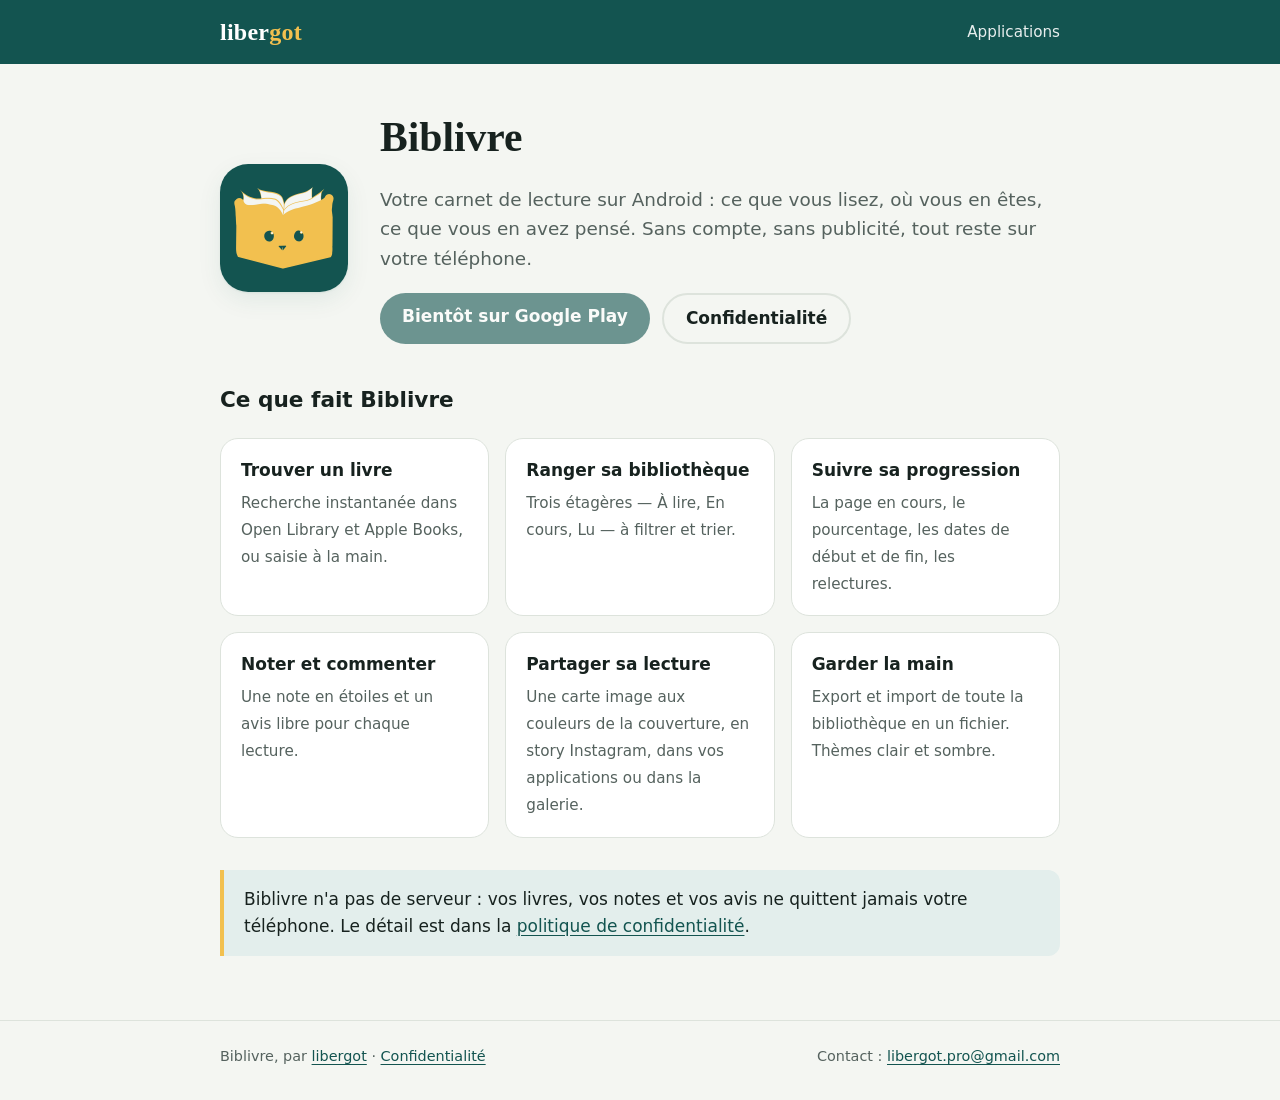
==== biblivre/index.html @ 31943736 "Crée le site des applications libergot Accueil, page de Biblivre et sa politique de confidentialité," ====
<!doctype html>
<html lang="fr">
<head>
  <meta charset="utf-8">
  <meta name="viewport" content="width=device-width, initial-scale=1">
  <title>Biblivre — suivi de lecture</title>
  <meta name="description" content="Biblivre, application Android gratuite pour suivre ses lectures : bibliothèque, progression, notes et cartes à partager. Sans compte, sans publicité, tout reste sur le téléphone.">
  <link rel="icon" href="/assets/img/biblivre-icon-180.png" type="image/png">
  <link rel="apple-touch-icon" href="/assets/img/biblivre-icon-180.png">
  <meta property="og:title" content="Biblivre — suivi de lecture">
  <meta property="og:description" content="Suivez vos lectures et partagez votre progression. Sans compte, sans publicité.">
  <meta property="og:image" content="https://benjamingott.github.io/assets/img/biblivre-icon.png">
  <link rel="stylesheet" href="/assets/css/style.css">
</head>
<body>
  <header class="site-header">
    <div class="wrap">
      <a class="brand" href="/">liber<span>got</span></a>
      <nav aria-label="Navigation principale"><a href="/#applications">Applications</a></nav>
    </div>
  </header>

  <main>
    <div class="wrap">
      <div class="hero">
        <img class="app-icon" src="/assets/img/biblivre-icon.png" width="128" height="128" alt="Icône de Biblivre : un livre-hibou jaune sur fond vert">
        <div class="hero-text">
          <h1>Biblivre</h1>
          <p class="lead">
            Votre carnet de lecture sur Android : ce que vous lisez, où vous en êtes,
            ce que vous en avez pensé. Sans compte, sans publicité, tout reste sur
            votre téléphone.
          </p>
          <div class="actions">
            <!-- Lien Google Play à ajouter à la publication de l'application. -->
            <a class="button" aria-disabled="true">Bientôt sur Google Play</a>
            <a class="button secondary" href="/biblivre/confidentialite/">Confidentialité</a>
          </div>
        </div>
      </div>

      <h2>Ce que fait Biblivre</h2>
      <ul class="features">
        <li>
          <strong>Trouver un livre</strong>
          <span>Recherche instantanée dans Open Library et Apple Books, ou saisie à la main.</span>
        </li>
        <li>
          <strong>Ranger sa bibliothèque</strong>
          <span>Trois étagères — À lire, En cours, Lu — à filtrer et trier.</span>
        </li>
        <li>
          <strong>Suivre sa progression</strong>
          <span>La page en cours, le pourcentage, les dates de début et de fin, les relectures.</span>
        </li>
        <li>
          <strong>Noter et commenter</strong>
          <span>Une note en étoiles et un avis libre pour chaque lecture.</span>
        </li>
        <li>
          <strong>Partager sa lecture</strong>
          <span>Une carte image aux couleurs de la couverture, en story Instagram, dans vos applications ou dans la galerie.</span>
        </li>
        <li>
          <strong>Garder la main</strong>
          <span>Export et import de toute la bibliothèque en un fichier. Thèmes clair et sombre.</span>
        </li>
      </ul>

      <p class="note">
        Biblivre n'a pas de serveur : vos livres, vos notes et vos avis ne quittent
        jamais votre téléphone. Le détail est dans la
        <a href="/biblivre/confidentialite/">politique de confidentialité</a>.
      </p>
    </div>
  </main>

  <footer class="site-footer">
    <div class="wrap">
      <span>Biblivre, par <a href="/">libergot</a> · <a href="/biblivre/confidentialite/">Confidentialité</a></span>
      <span>Contact : <a href="mailto:libergot.pro@gmail.com">libergot.pro@gmail.com</a></span>
    </div>
  </footer>
</body>
</html>
---- assets/css/style.css ----
/* Site de libergot : une feuille de style pour toutes les pages. */

:root {
  --paper: #f4f6f2;
  --surface: #ffffff;
  --ink: #17221f;
  --muted: #55625e;
  --line: #dde3dc;
  --green: #135450;
  --green-soft: #e3eeec;
  --yellow: #f2c04f;
  --link: #135450;
  --radius: 18px;
  --shadow: 0 1px 2px rgb(19 84 80 / 8%), 0 8px 24px rgb(19 84 80 / 8%);
  color-scheme: light;
}

@media (prefers-color-scheme: dark) {
  :root {
    --paper: #0f1a18;
    --surface: #16241f;
    --ink: #e8eeeb;
    --muted: #a3b2ad;
    --line: #263833;
    --green-soft: #1a2f2b;
    --link: #f2c04f;
    --shadow: none;
    color-scheme: dark;
  }
}

*,
*::before,
*::after {
  box-sizing: border-box;
}

html {
  -webkit-text-size-adjust: 100%;
}

body {
  margin: 0;
  background: var(--paper);
  color: var(--ink);
  font: 17px/1.6 system-ui, -apple-system, "Segoe UI", Roboto, sans-serif;
}

a {
  color: var(--link);
  text-underline-offset: 3px;
}

a:focus-visible,
.button:focus-visible {
  outline: 3px solid var(--yellow);
  outline-offset: 3px;
  border-radius: 6px;
}

img {
  max-width: 100%;
  height: auto;
}

.wrap {
  max-width: 880px;
  margin: 0 auto;
  padding: 0 20px;
}

.narrow {
  max-width: 720px;
}

/* En-tête et pied de page */

.site-header {
  background: var(--green);
  color: #fff;
}

.site-header .wrap {
  display: flex;
  align-items: center;
  justify-content: space-between;
  gap: 16px;
  min-height: 64px;
}

.brand {
  color: #fff;
  font-family: Georgia, "Times New Roman", serif;
  font-size: 1.5rem;
  font-weight: 700;
  letter-spacing: 0.01em;
  text-decoration: none;
}

.brand span {
  color: var(--yellow);
}

.site-header nav a {
  color: #fff;
  font-size: 0.95rem;
  text-decoration: none;
  opacity: 0.9;
}

.site-header nav a:hover {
  opacity: 1;
  text-decoration: underline;
}

main {
  padding: 48px 0 64px;
}

.site-footer {
  border-top: 1px solid var(--line);
  color: var(--muted);
  font-size: 0.9rem;
  padding: 24px 0 32px;
}

.site-footer .wrap {
  display: flex;
  flex-wrap: wrap;
  gap: 8px 24px;
  justify-content: space-between;
}

/* Typographie */

h1,
h2,
h3 {
  line-height: 1.25;
  margin: 0 0 0.5em;
}

h1 {
  font-family: Georgia, "Times New Roman", serif;
  font-size: clamp(2rem, 5vw, 2.6rem);
}

h2 {
  font-size: 1.35rem;
  margin-top: 2em;
}

h3 {
  font-size: 1.1rem;
}

.lead {
  color: var(--muted);
  font-size: 1.15rem;
  max-width: 38em;
}

.muted {
  color: var(--muted);
}

/* Cartes d'applications */

.apps {
  display: grid;
  gap: 20px;
  grid-template-columns: repeat(auto-fill, minmax(min(100%, 340px), 1fr));
  margin-top: 32px;
  padding: 0;
  list-style: none;
}

.app-card {
  display: flex;
  gap: 16px;
  align-items: center;
  background: var(--surface);
  border: 1px solid var(--line);
  border-radius: var(--radius);
  box-shadow: var(--shadow);
  color: inherit;
  padding: 20px;
  text-decoration: none;
  transition: transform 0.15s ease;
}

.app-card:hover {
  transform: translateY(-2px);
}

.app-card h3 {
  margin: 0 0 4px;
}

.app-card p {
  color: var(--muted);
  margin: 0;
  font-size: 0.95rem;
}

.app-icon {
  border-radius: 22%;
  flex: none;
}

/* Page d'une application */

.hero {
  display: flex;
  flex-wrap: wrap;
  gap: 24px 32px;
  align-items: center;
}

.hero .app-icon {
  box-shadow: var(--shadow);
}

.hero-text {
  flex: 1 1 320px;
}

.actions {
  display: flex;
  flex-wrap: wrap;
  gap: 12px;
  margin-top: 20px;
}

.button {
  display: inline-block;
  background: var(--green);
  border-radius: 999px;
  color: #fff;
  font-weight: 600;
  padding: 10px 22px;
  text-decoration: none;
}

.button.secondary {
  background: transparent;
  border: 2px solid var(--line);
  color: var(--ink);
}

.button[aria-disabled="true"] {
  opacity: 0.6;
  pointer-events: none;
}

.features {
  display: grid;
  gap: 16px;
  grid-template-columns: repeat(auto-fill, minmax(240px, 1fr));
  margin: 24px 0 0;
  padding: 0;
  list-style: none;
}

.features li {
  background: var(--surface);
  border: 1px solid var(--line);
  border-radius: var(--radius);
  padding: 18px 20px;
}

.features strong {
  display: block;
  margin-bottom: 4px;
}

.features span {
  color: var(--muted);
  font-size: 0.95rem;
}

.note {
  background: var(--green-soft);
  border-left: 4px solid var(--yellow);
  border-radius: 0 12px 12px 0;
  margin: 32px 0 0;
  padding: 16px 20px;
}

/* Textes longs (politique de confidentialité) */

.prose h2 {
  border-top: 1px solid var(--line);
  padding-top: 1.2em;
}

.prose li {
  margin-bottom: 0.4em;
}

.prose table {
  border-collapse: collapse;
  display: block;
  font-size: 0.95rem;
  margin: 1em 0;
  overflow-x: auto;
  width: 100%;
}

.prose th,
.prose td {
  border: 1px solid var(--line);
  padding: 8px 12px;
  text-align: left;
  vertical-align: top;
}

.prose th {
  background: var(--green-soft);
}

.breadcrumb {
  font-size: 0.9rem;
  margin-bottom: 16px;
}

@media (prefers-reduced-motion: reduce) {
  .app-card {
    transition: none;
  }
}
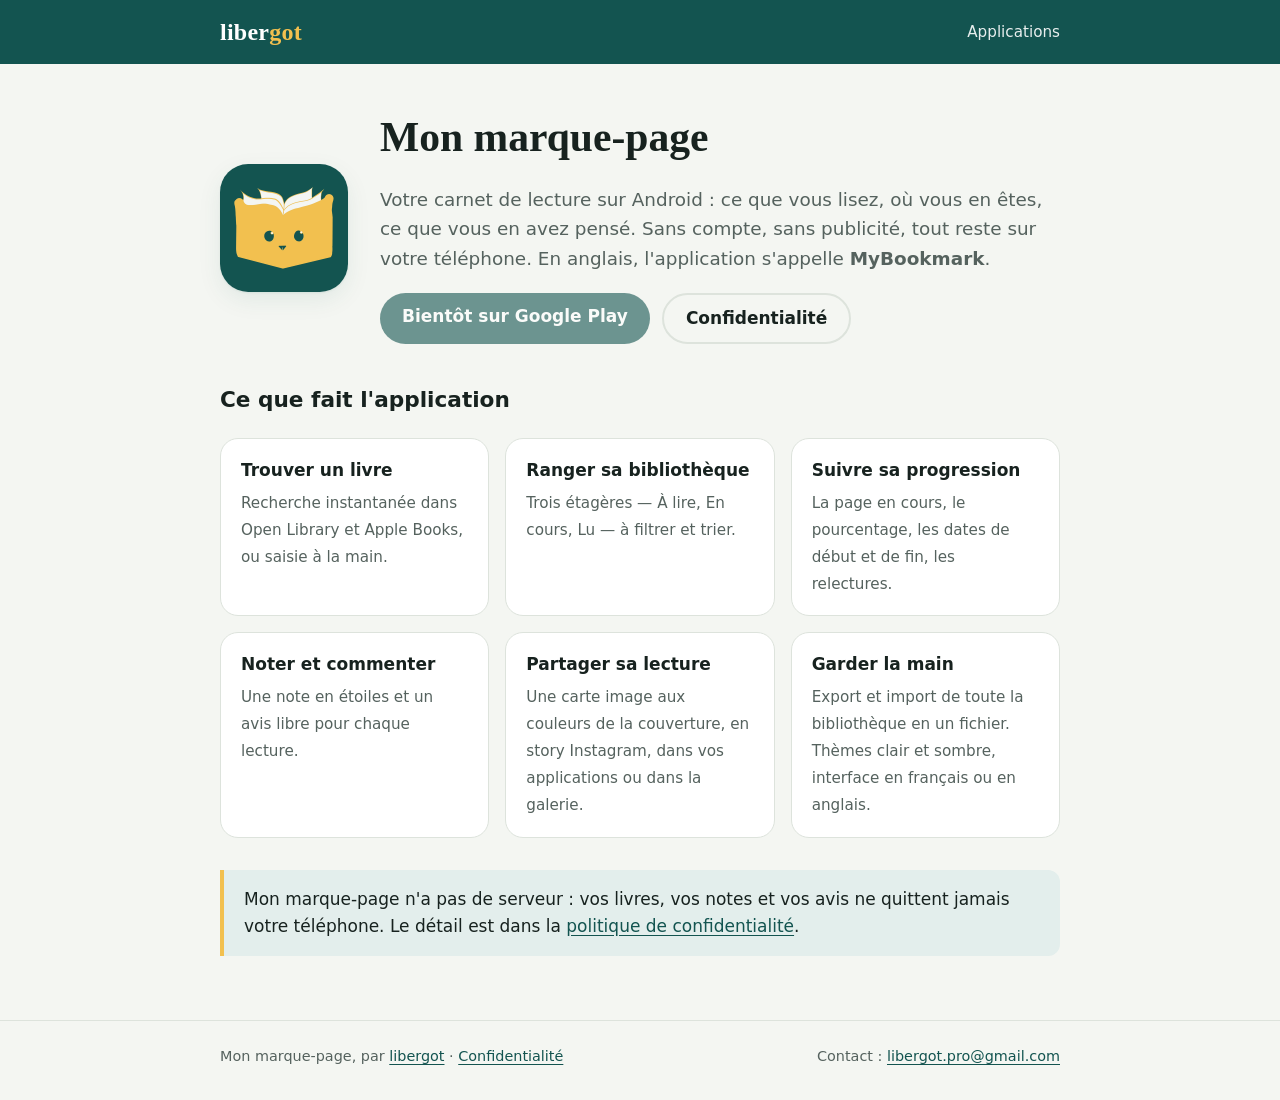
==== commit 4a1a1716: "Renomme Biblivre en Mon marque-page (MyBookmark) Les pages passent sous /mybookmark/ ; les anciennes" ====
--- a/biblivre/index.html
+++ b/biblivre/index.html
@@ -2,84 +2,14 @@
 <html lang="fr">
 <head>
   <meta charset="utf-8">
-  <meta name="viewport" content="width=device-width, initial-scale=1">
-  <title>Biblivre — suivi de lecture</title>
-  <meta name="description" content="Biblivre, application Android gratuite pour suivre ses lectures : bibliothèque, progression, notes et cartes à partager. Sans compte, sans publicité, tout reste sur le téléphone.">
-  <link rel="icon" href="/assets/img/biblivre-icon-180.png" type="image/png">
-  <link rel="apple-touch-icon" href="/assets/img/biblivre-icon-180.png">
-  <meta property="og:title" content="Biblivre — suivi de lecture">
-  <meta property="og:description" content="Suivez vos lectures et partagez votre progression. Sans compte, sans publicité.">
-  <meta property="og:image" content="https://benjamingott.github.io/assets/img/biblivre-icon.png">
-  <link rel="stylesheet" href="/assets/css/style.css">
+  <title>Page déplacée — Mon marque-page</title>
+  <!-- Biblivre s'appelle désormais Mon marque-page (MyBookmark) : l'ancienne
+       adresse, déjà donnée à Google et à Meta, renvoie vers la nouvelle. -->
+  <link rel="canonical" href="https://benjamingott.github.io/mybookmark/">
+  <meta http-equiv="refresh" content="0; url=/mybookmark/">
+  <meta name="robots" content="noindex">
 </head>
 <body>
-  <header class="site-header">
-    <div class="wrap">
-      <a class="brand" href="/">liber<span>got</span></a>
-      <nav aria-label="Navigation principale"><a href="/#applications">Applications</a></nav>
-    </div>
-  </header>
-
-  <main>
-    <div class="wrap">
-      <div class="hero">
-        <img class="app-icon" src="/assets/img/biblivre-icon.png" width="128" height="128" alt="Icône de Biblivre : un livre-hibou jaune sur fond vert">
-        <div class="hero-text">
-          <h1>Biblivre</h1>
-          <p class="lead">
-            Votre carnet de lecture sur Android : ce que vous lisez, où vous en êtes,
-            ce que vous en avez pensé. Sans compte, sans publicité, tout reste sur
-            votre téléphone.
-          </p>
-          <div class="actions">
-            <!-- Lien Google Play à ajouter à la publication de l'application. -->
-            <a class="button" aria-disabled="true">Bientôt sur Google Play</a>
-            <a class="button secondary" href="/biblivre/confidentialite/">Confidentialité</a>
-          </div>
-        </div>
-      </div>
-
-      <h2>Ce que fait Biblivre</h2>
-      <ul class="features">
-        <li>
-          <strong>Trouver un livre</strong>
-          <span>Recherche instantanée dans Open Library et Apple Books, ou saisie à la main.</span>
-        </li>
-        <li>
-          <strong>Ranger sa bibliothèque</strong>
-          <span>Trois étagères — À lire, En cours, Lu — à filtrer et trier.</span>
-        </li>
-        <li>
-          <strong>Suivre sa progression</strong>
-          <span>La page en cours, le pourcentage, les dates de début et de fin, les relectures.</span>
-        </li>
-        <li>
-          <strong>Noter et commenter</strong>
-          <span>Une note en étoiles et un avis libre pour chaque lecture.</span>
-        </li>
-        <li>
-          <strong>Partager sa lecture</strong>
-          <span>Une carte image aux couleurs de la couverture, en story Instagram, dans vos applications ou dans la galerie.</span>
-        </li>
-        <li>
-          <strong>Garder la main</strong>
-          <span>Export et import de toute la bibliothèque en un fichier. Thèmes clair et sombre.</span>
-        </li>
-      </ul>
-
-      <p class="note">
-        Biblivre n'a pas de serveur : vos livres, vos notes et vos avis ne quittent
-        jamais votre téléphone. Le détail est dans la
-        <a href="/biblivre/confidentialite/">politique de confidentialité</a>.
-      </p>
-    </div>
-  </main>
-
-  <footer class="site-footer">
-    <div class="wrap">
-      <span>Biblivre, par <a href="/">libergot</a> · <a href="/biblivre/confidentialite/">Confidentialité</a></span>
-      <span>Contact : <a href="mailto:libergot.pro@gmail.com">libergot.pro@gmail.com</a></span>
-    </div>
-  </footer>
+  <p>Cette page a déménagé : <a href="/mybookmark/">/mybookmark/</a>.</p>
 </body>
 </html>
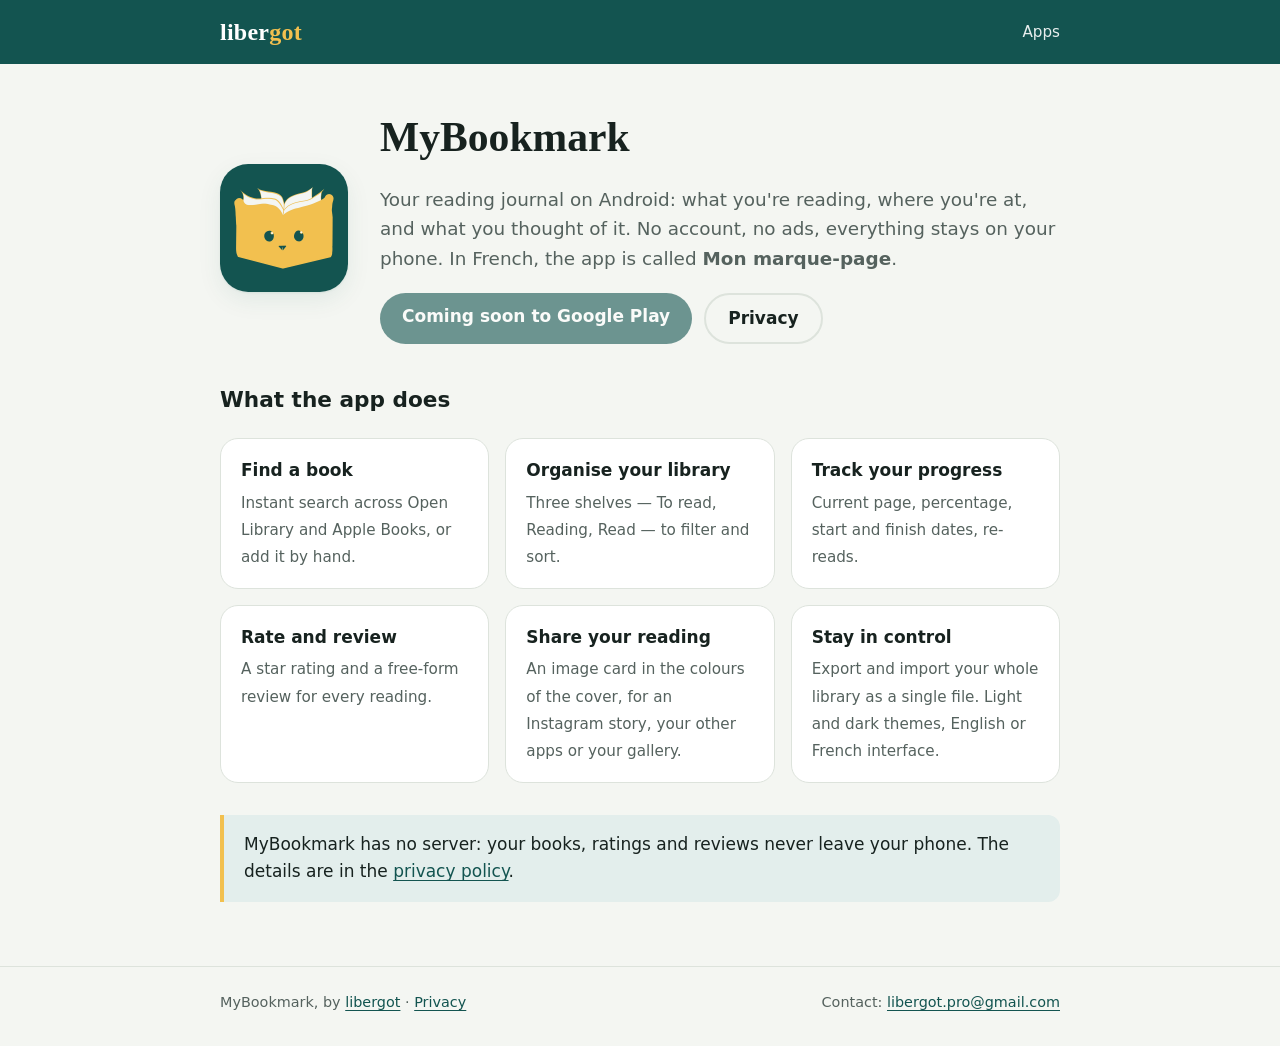
==== commit 7ba60281: "Translate the website into English Every page is now in English. The privacy policy moves to /mybook" ====
--- a/biblivre/index.html
+++ b/biblivre/index.html
@@ -1,15 +1,14 @@
 <!doctype html>
-<html lang="fr">
+<html lang="en">
 <head>
   <meta charset="utf-8">
-  <title>Page déplacée — Mon marque-page</title>
-  <!-- Biblivre s'appelle désormais Mon marque-page (MyBookmark) : l'ancienne
-       adresse, déjà donnée à Google et à Meta, renvoie vers la nouvelle. -->
+  <title>Page moved — MyBookmark</title>
+  <!-- Old address (already given to Google or Meta): it forwards to the new one. -->
   <link rel="canonical" href="https://benjamingott.github.io/mybookmark/">
   <meta http-equiv="refresh" content="0; url=/mybookmark/">
   <meta name="robots" content="noindex">
 </head>
 <body>
-  <p>Cette page a déménagé : <a href="/mybookmark/">/mybookmark/</a>.</p>
+  <p>This page has moved: <a href="/mybookmark/">/mybookmark/</a>.</p>
 </body>
 </html>
